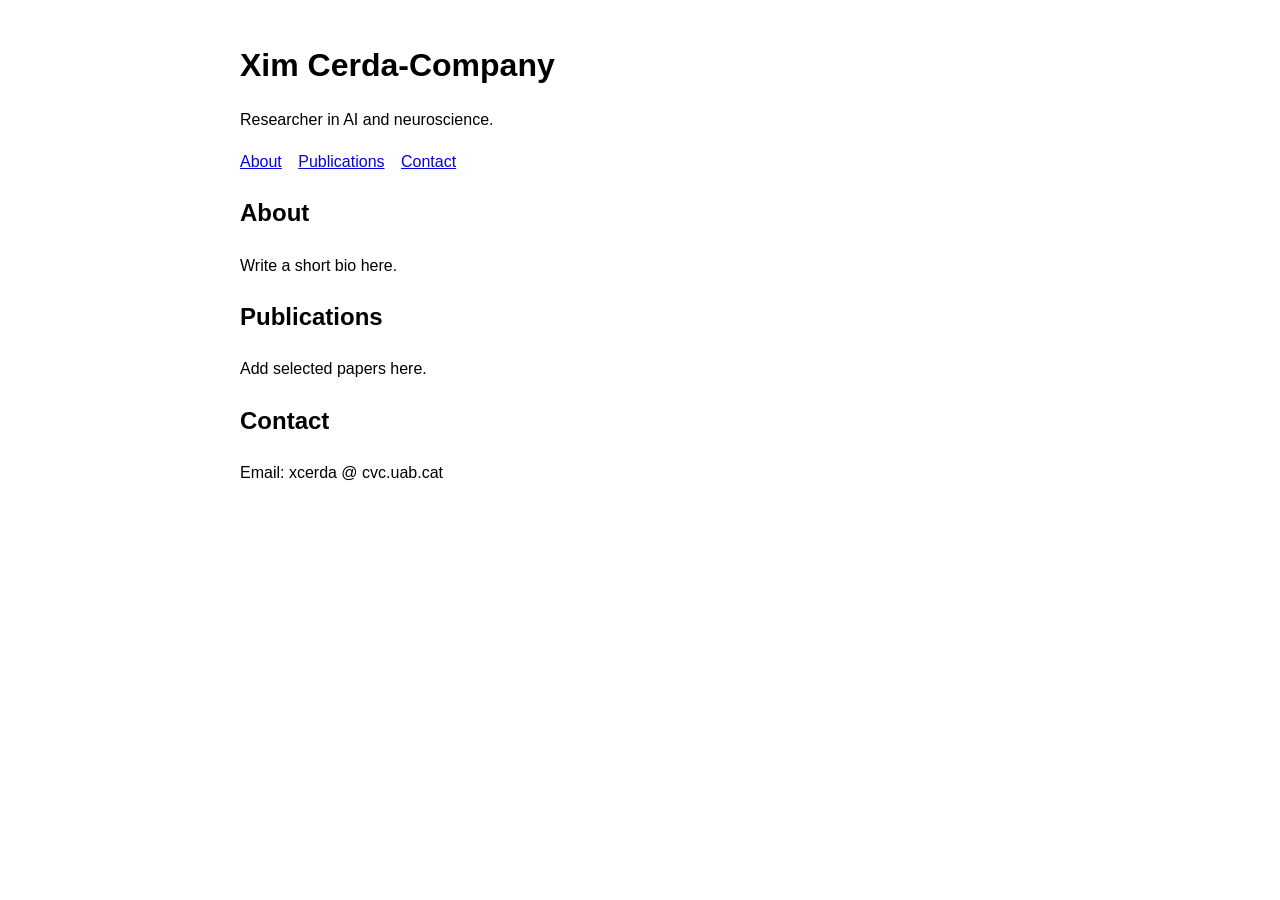
==== index.html @ d3faa272 "Create index.html" ====
<!doctype html>
<html lang="en">
<head>
  <meta charset="utf-8">
  <meta name="viewport" content="width=device-width, initial-scale=1">
  <title>Xim Cerda-Company</title>
  <style>
    body { font-family: Arial, sans-serif; max-width: 800px; margin: 40px auto; padding: 0 16px; line-height: 1.6; }
    h1 { margin-bottom: 0.2em; }
    nav a { margin-right: 12px; }
  </style>
</head>
<body>
  <h1>Xim Cerda-Company</h1>
  <p>Researcher in AI and neuroscience.</p>

  <nav>
    <a href="#about">About</a>
    <a href="#publications">Publications</a>
    <a href="#contact">Contact</a>
  </nav>

  <h2 id="about">About</h2>
  <p>Write a short bio here.</p>

  <h2 id="publications">Publications</h2>
  <p>Add selected papers here.</p>

  <h2 id="contact">Contact</h2>
  <p>Email: xcerda @ cvc.uab.cat</p>
</body>
</html>
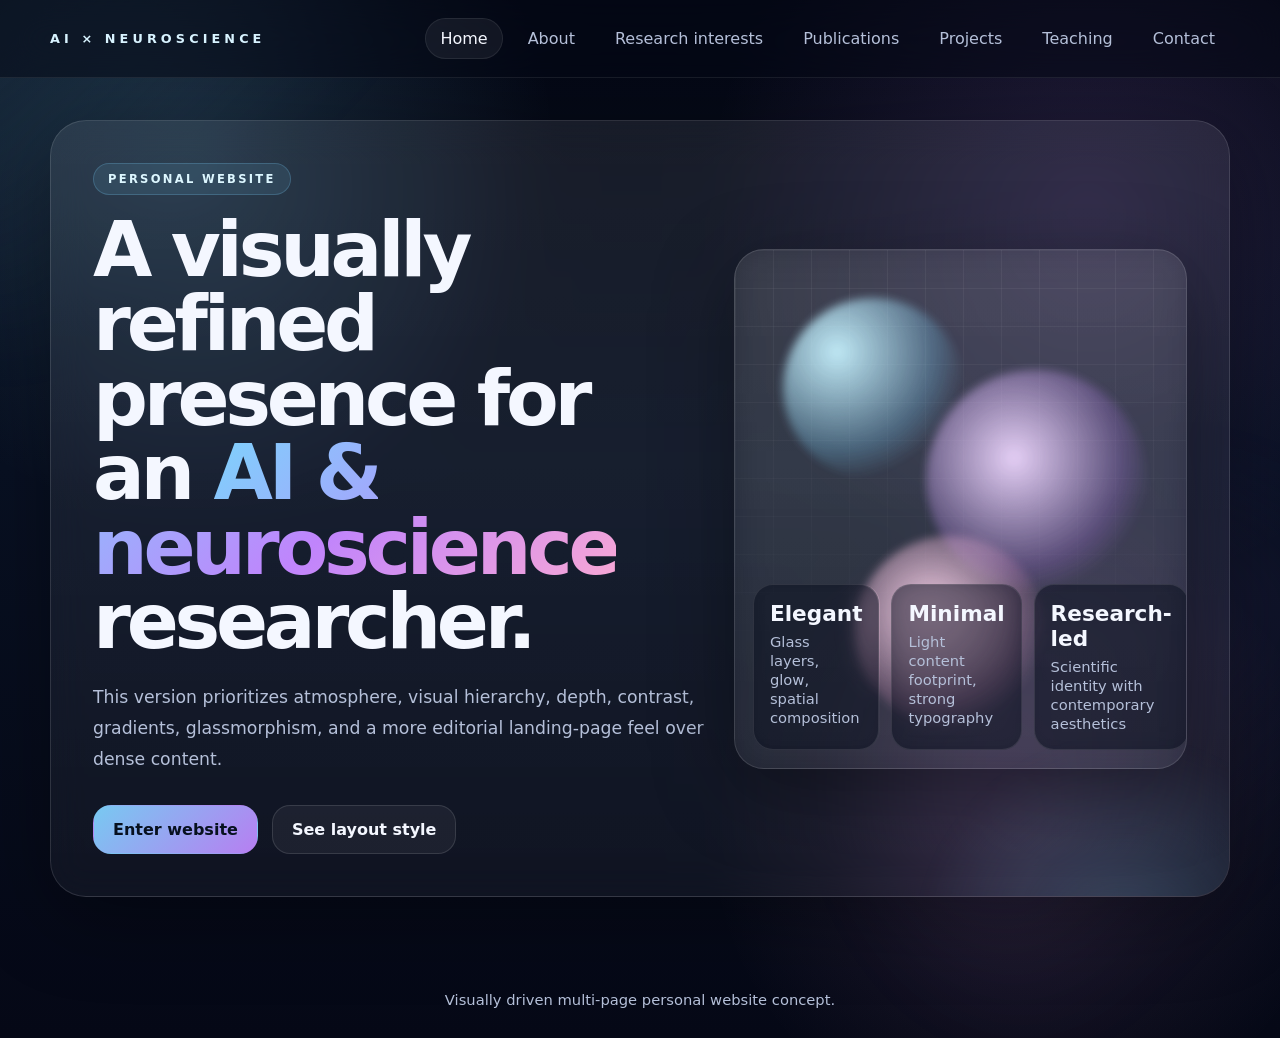
==== commit dc08a658: "Add files via upload" ====
--- a/index.html
+++ b/index.html
@@ -1,32 +1,56 @@
-<!doctype html>
+<!DOCTYPE html>
 <html lang="en">
 <head>
-  <meta charset="utf-8">
-  <meta name="viewport" content="width=device-width, initial-scale=1">
-  <title>Xim Cerda-Company</title>
-  <style>
-    body { font-family: Arial, sans-serif; max-width: 800px; margin: 40px auto; padding: 0 16px; line-height: 1.6; }
-    h1 { margin-bottom: 0.2em; }
-    nav a { margin-right: 12px; }
-  </style>
+  <meta charset="UTF-8">
+  <meta name="viewport" content="width=device-width, initial-scale=1.0">
+  <title>Home | AI & Neuroscience</title>
+  <link rel="stylesheet" href="styles.css">
 </head>
 <body>
-  <h1>Xim Cerda-Company</h1>
-  <p>Researcher in AI and neuroscience.</p>
+  <div class="page">
+    
+<header class="topbar">
+  <div class="topbar-inner">
+    <div class="brand">AI × Neuroscience</div>
+    <nav class="nav">
+      <a class="active" href="index.html">Home</a>
+      <a  href="about.html">About</a>
+      <a  href="research-interests.html">Research interests</a>
+      <a  href="publications.html">Publications</a>
+      <a  href="projects.html">Projects</a>
+      <a  href="teaching.html">Teaching</a>
+      <a  href="contact.html">Contact</a>
+    </nav>
+  </div>
+</header>
 
-  <nav>
-    <a href="#about">About</a>
-    <a href="#publications">Publications</a>
-    <a href="#contact">Contact</a>
-  </nav>
+    <main class="container">
+      
+<section class="hero">
+  <div>
+    <div class="eyebrow">Personal website</div>
+    <h1>A visually refined presence for an <span class="gradient-text">AI & neuroscience</span> researcher.</h1>
+    <p class="lead">This version prioritizes atmosphere, visual hierarchy, depth, contrast, gradients, glassmorphism, and a more editorial landing-page feel over dense content.</p>
+    <div class="actions">
+      <a class="button primary" href="about.html">Enter website</a>
+      <a class="button" href="publications.html">See layout style</a>
+    </div>
+  </div>
+  <div class="visual-panel">
+    <div class="grid-overlay"></div>
+    <div class="orb one"></div>
+    <div class="orb two"></div>
+    <div class="orb three"></div>
+    <div class="stat-stack">
+      <div class="stat"><strong>Elegant</strong><span>Glass layers, glow, spatial composition</span></div>
+      <div class="stat"><strong>Minimal</strong><span>Light content footprint, strong typography</span></div>
+      <div class="stat"><strong>Research-led</strong><span>Scientific identity with contemporary aesthetics</span></div>
+    </div>
+  </div>
+</section>
 
-  <h2 id="about">About</h2>
-  <p>Write a short bio here.</p>
-
-  <h2 id="publications">Publications</h2>
-  <p>Add selected papers here.</p>
-
-  <h2 id="contact">Contact</h2>
-  <p>Email: xcerda @ cvc.uab.cat</p>
+    </main>
+    <div class="footer">Visually driven multi-page personal website concept.</div>
+  </div>
 </body>
-</html>
+</html>
--- a/styles.css
+++ b/styles.css
@@ -0,0 +1,399 @@
+:root{
+  --bg:#050816;
+  --bg-2:#0a1228;
+  --surface:rgba(255,255,255,0.06);
+  --surface-strong:rgba(255,255,255,0.1);
+  --border:rgba(255,255,255,0.12);
+  --text:#f4f7ff;
+  --muted:#b5c0d9;
+  --cyan:#7dd3fc;
+  --violet:#c084fc;
+  --pink:#f9a8d4;
+  --glow:0 20px 80px rgba(0,0,0,.35);
+  --radius:28px;
+  --max:1180px;
+}
+
+*{box-sizing:border-box}
+html{scroll-behavior:smooth}
+body{
+  margin:0;
+  color:var(--text);
+  font-family:Inter, ui-sans-serif, system-ui, -apple-system, BlinkMacSystemFont, "Segoe UI", sans-serif;
+  background:
+    radial-gradient(circle at 15% 15%, rgba(125,211,252,.18), transparent 26%),
+    radial-gradient(circle at 85% 20%, rgba(192,132,252,.16), transparent 28%),
+    radial-gradient(circle at 80% 80%, rgba(249,168,212,.12), transparent 24%),
+    linear-gradient(180deg, #040713 0%, #081022 45%, #050816 100%);
+  min-height:100vh;
+  overflow-x:hidden;
+}
+
+body::before,
+body::after{
+  content:"";
+  position:fixed;
+  width:34rem;
+  height:34rem;
+  border-radius:50%;
+  filter:blur(60px);
+  opacity:.18;
+  pointer-events:none;
+  z-index:0;
+  animation:float 16s ease-in-out infinite;
+}
+body::before{
+  top:-10rem;
+  left:-8rem;
+  background:linear-gradient(135deg,var(--cyan),transparent 65%);
+}
+body::after{
+  right:-10rem;
+  bottom:-10rem;
+  background:linear-gradient(135deg,var(--violet),transparent 65%);
+  animation-delay:-7s;
+}
+
+@keyframes float{
+  0%,100%{transform:translateY(0) translateX(0)}
+  50%{transform:translateY(24px) translateX(12px)}
+}
+
+a{text-decoration:none;color:inherit}
+.page{
+  position:relative;
+  z-index:1;
+}
+.container{
+  width:min(var(--max), calc(100% - 32px));
+  margin:0 auto;
+}
+.topbar{
+  position:sticky;
+  top:0;
+  z-index:20;
+  backdrop-filter:blur(22px);
+  background:rgba(5,8,22,.52);
+  border-bottom:1px solid rgba(255,255,255,.08);
+}
+.topbar-inner{
+  width:min(var(--max), calc(100% - 32px));
+  margin:0 auto;
+  padding:18px 0;
+  display:flex;
+  gap:18px;
+  justify-content:space-between;
+  align-items:center;
+}
+.brand{
+  font-size:.8rem;
+  text-transform:uppercase;
+  letter-spacing:.32em;
+  color:#d8f3ff;
+  font-weight:800;
+}
+.nav{
+  display:flex;
+  flex-wrap:wrap;
+  gap:10px;
+}
+.nav a{
+  padding:10px 14px;
+  border-radius:999px;
+  color:var(--muted);
+  border:1px solid transparent;
+  transition:.25s ease;
+}
+.nav a:hover,
+.nav a.active{
+  color:var(--text);
+  border-color:rgba(255,255,255,.08);
+  background:rgba(255,255,255,.06);
+}
+
+.hero,
+.section-shell,
+.visual-panel,
+.card,
+.pub,
+.contact-card{
+  background:linear-gradient(180deg, rgba(255,255,255,.08), rgba(255,255,255,.045));
+  border:1px solid var(--border);
+  box-shadow:var(--glow);
+  backdrop-filter:blur(18px);
+}
+
+main{
+  padding:42px 0 70px;
+}
+
+.hero{
+  min-height:calc(100vh - 130px);
+  border-radius:36px;
+  padding:42px;
+  display:grid;
+  grid-template-columns:1.15fr .85fr;
+  gap:28px;
+  align-items:center;
+  overflow:hidden;
+  position:relative;
+}
+.hero::before{
+  content:"";
+  position:absolute;
+  inset:auto -10% -35% auto;
+  width:28rem;
+  height:28rem;
+  border-radius:50%;
+  background:radial-gradient(circle, rgba(125,211,252,.2), transparent 65%);
+  filter:blur(10px);
+}
+.eyebrow{
+  display:inline-flex;
+  padding:8px 14px;
+  border-radius:999px;
+  border:1px solid rgba(125,211,252,.22);
+  background:rgba(125,211,252,.1);
+  color:#ddf7ff;
+  font-size:.72rem;
+  letter-spacing:.2em;
+  text-transform:uppercase;
+  font-weight:800;
+  margin-bottom:18px;
+}
+h1,h2,h3,h4,p{margin:0}
+h1{
+  font-size:clamp(3rem, 6vw, 6rem);
+  line-height:.97;
+  letter-spacing:-.055em;
+  max-width:10ch;
+}
+h2{
+  font-size:clamp(2rem, 3.8vw, 3.5rem);
+  line-height:1;
+  letter-spacing:-.04em;
+  margin-bottom:14px;
+}
+h3{
+  font-size:1.1rem;
+  margin-bottom:8px;
+}
+p{
+  line-height:1.8;
+  color:var(--muted);
+}
+.lead{
+  margin-top:22px;
+  font-size:1.08rem;
+  max-width:60ch;
+}
+.gradient-text{
+  background:linear-gradient(135deg, var(--cyan), var(--violet) 55%, var(--pink));
+  -webkit-background-clip:text;
+  background-clip:text;
+  color:transparent;
+}
+.actions{
+  display:flex;
+  flex-wrap:wrap;
+  gap:14px;
+  margin-top:30px;
+}
+.button{
+  padding:14px 19px;
+  border-radius:18px;
+  border:1px solid rgba(255,255,255,.12);
+  background:rgba(255,255,255,.05);
+  font-weight:700;
+  transition:.25s ease;
+}
+.button:hover{
+  transform:translateY(-2px);
+  background:rgba(255,255,255,.09);
+}
+.button.primary{
+  background:linear-gradient(135deg, rgba(125,211,252,.95), rgba(192,132,252,.95));
+  color:#07111f;
+  border-color:transparent;
+}
+
+.visual-panel{
+  border-radius:30px;
+  min-height:520px;
+  padding:20px;
+  position:relative;
+  overflow:hidden;
+}
+.orb{
+  position:absolute;
+  border-radius:50%;
+  filter:blur(4px);
+  opacity:.95;
+  animation:pulse 8s ease-in-out infinite;
+}
+.orb.one{
+  width:180px;height:180px;top:48px;left:48px;
+  background:radial-gradient(circle at 30% 30%, #c8f3ff, rgba(125,211,252,.28) 55%, transparent 72%);
+}
+.orb.two{
+  width:220px;height:220px;right:40px;top:120px;
+  background:radial-gradient(circle at 40% 40%, #efd8ff, rgba(192,132,252,.24) 58%, transparent 74%);
+  animation-delay:-2s;
+}
+.orb.three{
+  width:190px;height:190px;left:120px;bottom:42px;
+  background:radial-gradient(circle at 40% 40%, #ffd8ef, rgba(249,168,212,.22) 58%, transparent 74%);
+  animation-delay:-4s;
+}
+@keyframes pulse{
+  0%,100%{transform:scale(1) translateY(0)}
+  50%{transform:scale(1.08) translateY(8px)}
+}
+.grid-overlay{
+  position:absolute;
+  inset:0;
+  background-image:
+    linear-gradient(rgba(255,255,255,.07) 1px, transparent 1px),
+    linear-gradient(90deg, rgba(255,255,255,.07) 1px, transparent 1px);
+  background-size:38px 38px;
+  mask-image:linear-gradient(180deg, rgba(255,255,255,.75), transparent 90%);
+}
+.stat-stack{
+  position:absolute;
+  inset:auto 18px 18px 18px;
+  display:grid;
+  grid-template-columns:repeat(3,1fr);
+  gap:12px;
+}
+.stat{
+  padding:16px;
+  border-radius:20px;
+  background:rgba(7,12,28,.55);
+  border:1px solid rgba(255,255,255,.1);
+  backdrop-filter:blur(10px);
+}
+.stat strong{
+  display:block;
+  font-size:1.35rem;
+  margin-bottom:6px;
+}
+.stat span{
+  color:var(--muted);
+  font-size:.92rem;
+}
+
+.section-shell{
+  border-radius:34px;
+  padding:34px;
+  margin-top:26px;
+  position:relative;
+  overflow:hidden;
+}
+.section-shell::after{
+  content:"";
+  position:absolute;
+  top:-80px;
+  right:-80px;
+  width:220px;
+  height:220px;
+  border-radius:50%;
+  background:radial-gradient(circle, rgba(125,211,252,.14), transparent 70%);
+}
+.card-grid{
+  display:grid;
+  grid-template-columns:repeat(auto-fit, minmax(240px, 1fr));
+  gap:18px;
+  margin-top:26px;
+}
+.card{
+  border-radius:24px;
+  padding:22px;
+  min-height:190px;
+  position:relative;
+  overflow:hidden;
+}
+.card::before{
+  content:"";
+  position:absolute;
+  inset:0 0 auto 0;
+  height:2px;
+  background:linear-gradient(90deg, var(--cyan), var(--violet), transparent);
+}
+.card p{
+  margin-top:10px;
+}
+.pub-list,
+.contact-grid{
+  display:grid;
+  gap:18px;
+  margin-top:26px;
+}
+.pub{
+  border-radius:24px;
+  padding:24px;
+}
+.year{
+  display:inline-block;
+  padding:6px 10px;
+  border-radius:999px;
+  font-size:.82rem;
+  font-weight:800;
+  letter-spacing:.1em;
+  color:#d7f5ff;
+  background:rgba(125,211,252,.12);
+  border:1px solid rgba(125,211,252,.18);
+  margin-bottom:14px;
+}
+.meta{
+  display:grid;
+  grid-template-columns:1fr 1fr;
+  gap:18px;
+  margin-top:26px;
+}
+.panel-soft{
+  padding:22px;
+  border-radius:24px;
+  background:rgba(255,255,255,.04);
+  border:1px solid rgba(255,255,255,.08);
+}
+.list{
+  margin:16px 0 0;
+  padding-left:18px;
+  color:var(--muted);
+  line-height:1.95;
+}
+.contact-grid{
+  grid-template-columns:repeat(auto-fit,minmax(220px,1fr));
+}
+.contact-card{
+  border-radius:24px;
+  padding:22px;
+}
+.footer{
+  width:min(var(--max), calc(100% - 32px));
+  margin:24px auto 0;
+  color:var(--muted);
+  text-align:center;
+  padding-bottom:30px;
+  font-size:.92rem;
+}
+
+@media (max-width: 900px){
+  .hero{
+    grid-template-columns:1fr;
+    min-height:auto;
+    padding:28px;
+  }
+  .visual-panel{
+    min-height:420px;
+  }
+  .stat-stack{
+    grid-template-columns:1fr;
+  }
+  .meta{
+    grid-template-columns:1fr;
+  }
+  .section-shell{
+    padding:26px;
+  }
+}
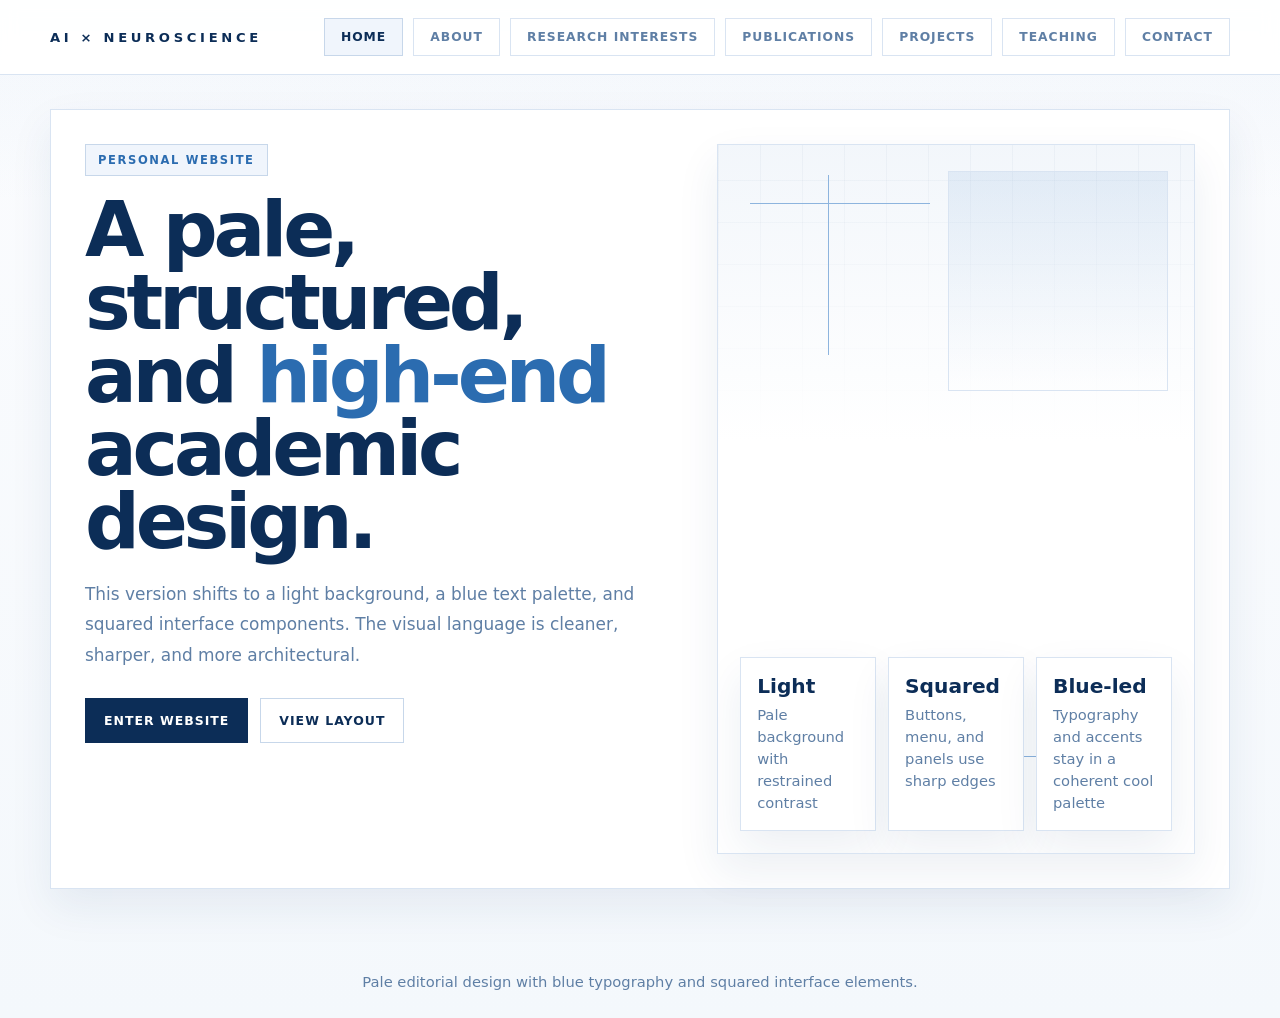
==== commit 1654faec: "Add files via upload" ====
--- a/index.html
+++ b/index.html
@@ -29,28 +29,29 @@
 <section class="hero">
   <div>
     <div class="eyebrow">Personal website</div>
-    <h1>A visually refined presence for an <span class="gradient-text">AI & neuroscience</span> researcher.</h1>
-    <p class="lead">This version prioritizes atmosphere, visual hierarchy, depth, contrast, gradients, glassmorphism, and a more editorial landing-page feel over dense content.</p>
+    <h1>A pale, structured, and <span class="gradient-text">high-end</span> academic design.</h1>
+    <p class="lead">This version shifts to a light background, a blue text palette, and squared interface components. The visual language is cleaner, sharper, and more architectural.</p>
     <div class="actions">
       <a class="button primary" href="about.html">Enter website</a>
-      <a class="button" href="publications.html">See layout style</a>
+      <a class="button" href="publications.html">View layout</a>
     </div>
   </div>
   <div class="visual-panel">
-    <div class="grid-overlay"></div>
-    <div class="orb one"></div>
-    <div class="orb two"></div>
-    <div class="orb three"></div>
+    <div class="motif-box"></div>
+    <div class="motif-line one"></div>
+    <div class="motif-line two"></div>
+    <div class="motif-line three"></div>
+    <div class="motif-line four"></div>
     <div class="stat-stack">
-      <div class="stat"><strong>Elegant</strong><span>Glass layers, glow, spatial composition</span></div>
-      <div class="stat"><strong>Minimal</strong><span>Light content footprint, strong typography</span></div>
-      <div class="stat"><strong>Research-led</strong><span>Scientific identity with contemporary aesthetics</span></div>
+      <div class="stat"><strong>Light</strong><span>Pale background with restrained contrast</span></div>
+      <div class="stat"><strong>Squared</strong><span>Buttons, menu, and panels use sharp edges</span></div>
+      <div class="stat"><strong>Blue-led</strong><span>Typography and accents stay in a coherent cool palette</span></div>
     </div>
   </div>
 </section>
 
     </main>
-    <div class="footer">Visually driven multi-page personal website concept.</div>
+    <div class="footer">Pale editorial design with blue typography and squared interface elements.</div>
   </div>
 </body>
 </html>
--- a/styles.css
+++ b/styles.css
@@ -1,16 +1,17 @@
 :root{
-  --bg:#050816;
-  --bg-2:#0a1228;
-  --surface:rgba(255,255,255,0.06);
-  --surface-strong:rgba(255,255,255,0.1);
-  --border:rgba(255,255,255,0.12);
-  --text:#f4f7ff;
-  --muted:#b5c0d9;
-  --cyan:#7dd3fc;
-  --violet:#c084fc;
-  --pink:#f9a8d4;
-  --glow:0 20px 80px rgba(0,0,0,.35);
-  --radius:28px;
+  --bg:#f7f9fd;
+  --bg-2:#ffffff;
+  --surface:#ffffff;
+  --surface-soft:#f0f5fc;
+  --border:#d9e4f2;
+  --border-strong:#c7d7ea;
+  --text:#133b6b;
+  --text-strong:#0c2d57;
+  --muted:#5f7fa5;
+  --blue:#2b6cb0;
+  --blue-2:#4c84c6;
+  --blue-3:#8db4de;
+  --shadow:0 18px 40px rgba(28, 70, 120, 0.08);
   --max:1180px;
 }
 
@@ -18,79 +19,42 @@
 html{scroll-behavior:smooth}
 body{
   margin:0;
+  background:
+    linear-gradient(180deg, rgba(141,180,222,0.08), transparent 20%),
+    linear-gradient(180deg, #fbfcfe 0%, #f4f8fc 100%);
   color:var(--text);
   font-family:Inter, ui-sans-serif, system-ui, -apple-system, BlinkMacSystemFont, "Segoe UI", sans-serif;
-  background:
-    radial-gradient(circle at 15% 15%, rgba(125,211,252,.18), transparent 26%),
-    radial-gradient(circle at 85% 20%, rgba(192,132,252,.16), transparent 28%),
-    radial-gradient(circle at 80% 80%, rgba(249,168,212,.12), transparent 24%),
-    linear-gradient(180deg, #040713 0%, #081022 45%, #050816 100%);
   min-height:100vh;
-  overflow-x:hidden;
-}
-
-body::before,
-body::after{
-  content:"";
-  position:fixed;
-  width:34rem;
-  height:34rem;
-  border-radius:50%;
-  filter:blur(60px);
-  opacity:.18;
-  pointer-events:none;
-  z-index:0;
-  animation:float 16s ease-in-out infinite;
-}
-body::before{
-  top:-10rem;
-  left:-8rem;
-  background:linear-gradient(135deg,var(--cyan),transparent 65%);
-}
-body::after{
-  right:-10rem;
-  bottom:-10rem;
-  background:linear-gradient(135deg,var(--violet),transparent 65%);
-  animation-delay:-7s;
-}
-
-@keyframes float{
-  0%,100%{transform:translateY(0) translateX(0)}
-  50%{transform:translateY(24px) translateX(12px)}
-}
-
+}
 a{text-decoration:none;color:inherit}
-.page{
-  position:relative;
-  z-index:1;
-}
-.container{
-  width:min(var(--max), calc(100% - 32px));
-  margin:0 auto;
-}
+.page{min-height:100vh}
+
 .topbar{
   position:sticky;
   top:0;
   z-index:20;
-  backdrop-filter:blur(22px);
-  background:rgba(5,8,22,.52);
-  border-bottom:1px solid rgba(255,255,255,.08);
+  background:rgba(255,255,255,0.92);
+  border-bottom:1px solid var(--border);
+  backdrop-filter:blur(8px);
+}
+.topbar-inner,
+.container{
+  width:min(var(--max), calc(100% - 40px));
+  margin:0 auto;
 }
 .topbar-inner{
-  width:min(var(--max), calc(100% - 32px));
-  margin:0 auto;
   padding:18px 0;
   display:flex;
-  gap:18px;
   justify-content:space-between;
   align-items:center;
+  gap:18px;
 }
 .brand{
-  font-size:.8rem;
-  text-transform:uppercase;
-  letter-spacing:.32em;
-  color:#d8f3ff;
+  font-size:.82rem;
   font-weight:800;
+  letter-spacing:.28em;
+  text-transform:uppercase;
+  color:var(--text-strong);
 }
 .nav{
   display:flex;
@@ -98,263 +62,225 @@
   gap:10px;
 }
 .nav a{
-  padding:10px 14px;
-  border-radius:999px;
-  color:var(--muted);
-  border:1px solid transparent;
-  transition:.25s ease;
+  padding:11px 16px;
+  border:1px solid var(--border);
+  background:var(--bg-2);
+  color:var(--muted);
+  text-transform:uppercase;
+  letter-spacing:.08em;
+  font-size:.77rem;
+  font-weight:700;
+  transition:.2s ease;
 }
 .nav a:hover,
 .nav a.active{
-  color:var(--text);
-  border-color:rgba(255,255,255,.08);
-  background:rgba(255,255,255,.06);
-}
-
+  color:var(--text-strong);
+  border-color:var(--border-strong);
+  background:var(--surface-soft);
+}
+
+main{padding:34px 0 64px}
 .hero,
 .section-shell,
 .visual-panel,
 .card,
 .pub,
-.contact-card{
-  background:linear-gradient(180deg, rgba(255,255,255,.08), rgba(255,255,255,.045));
+.contact-card,
+.panel-soft,
+.stat{
+  background:var(--surface);
   border:1px solid var(--border);
-  box-shadow:var(--glow);
-  backdrop-filter:blur(18px);
-}
-
-main{
-  padding:42px 0 70px;
+  box-shadow:var(--shadow);
 }
 
 .hero{
-  min-height:calc(100vh - 130px);
-  border-radius:36px;
-  padding:42px;
+  min-height:calc(100vh - 120px);
   display:grid;
-  grid-template-columns:1.15fr .85fr;
-  gap:28px;
-  align-items:center;
+  grid-template-columns:1.12fr .88fr;
+  gap:24px;
+  padding:34px;
+}
+.visual-panel{
+  min-height:520px;
+  padding:22px;
+  position:relative;
   overflow:hidden;
-  position:relative;
-}
-.hero::before{
-  content:"";
-  position:absolute;
-  inset:auto -10% -35% auto;
-  width:28rem;
-  height:28rem;
-  border-radius:50%;
-  background:radial-gradient(circle, rgba(125,211,252,.2), transparent 65%);
-  filter:blur(10px);
+  background:
+    linear-gradient(180deg, rgba(76,132,198,0.07), rgba(255,255,255,1) 42%),
+    repeating-linear-gradient(
+      0deg,
+      rgba(19,59,107,0.04),
+      rgba(19,59,107,0.04) 1px,
+      transparent 1px,
+      transparent 42px
+    ),
+    repeating-linear-gradient(
+      90deg,
+      rgba(19,59,107,0.04),
+      rgba(19,59,107,0.04) 1px,
+      transparent 1px,
+      transparent 42px
+    ),
+    #ffffff;
 }
 .eyebrow{
-  display:inline-flex;
-  padding:8px 14px;
-  border-radius:999px;
-  border:1px solid rgba(125,211,252,.22);
-  background:rgba(125,211,252,.1);
-  color:#ddf7ff;
+  display:inline-block;
+  padding:8px 12px;
+  border:1px solid var(--border-strong);
+  background:var(--surface-soft);
+  color:var(--blue);
+  text-transform:uppercase;
+  letter-spacing:.14em;
   font-size:.72rem;
-  letter-spacing:.2em;
-  text-transform:uppercase;
   font-weight:800;
   margin-bottom:18px;
 }
-h1,h2,h3,h4,p{margin:0}
+h1,h2,h3,p{margin:0}
 h1{
-  font-size:clamp(3rem, 6vw, 6rem);
-  line-height:.97;
+  font-size:clamp(3rem, 6vw, 5.7rem);
+  line-height:.95;
   letter-spacing:-.055em;
+  color:var(--text-strong);
   max-width:10ch;
 }
 h2{
-  font-size:clamp(2rem, 3.8vw, 3.5rem);
+  font-size:clamp(2rem, 4vw, 3.4rem);
   line-height:1;
   letter-spacing:-.04em;
-  margin-bottom:14px;
+  color:var(--text-strong);
+  margin-bottom:12px;
 }
 h3{
-  font-size:1.1rem;
+  font-size:1.05rem;
+  color:var(--text-strong);
   margin-bottom:8px;
 }
 p{
+  color:var(--muted);
   line-height:1.8;
-  color:var(--muted);
 }
 .lead{
-  margin-top:22px;
-  font-size:1.08rem;
-  max-width:60ch;
+  font-size:1.06rem;
+  max-width:62ch;
+  margin-top:20px;
 }
 .gradient-text{
-  background:linear-gradient(135deg, var(--cyan), var(--violet) 55%, var(--pink));
-  -webkit-background-clip:text;
-  background-clip:text;
-  color:transparent;
+  color:var(--blue);
 }
 .actions{
   display:flex;
   flex-wrap:wrap;
-  gap:14px;
-  margin-top:30px;
+  gap:12px;
+  margin-top:28px;
 }
 .button{
-  padding:14px 19px;
-  border-radius:18px;
-  border:1px solid rgba(255,255,255,.12);
-  background:rgba(255,255,255,.05);
+  display:inline-flex;
+  align-items:center;
+  justify-content:center;
+  padding:14px 18px;
+  border:1px solid var(--border-strong);
+  background:#fff;
+  color:var(--text-strong);
   font-weight:700;
-  transition:.25s ease;
+  text-transform:uppercase;
+  letter-spacing:.08em;
+  font-size:.78rem;
+  transition:.2s ease;
 }
 .button:hover{
-  transform:translateY(-2px);
-  background:rgba(255,255,255,.09);
+  background:var(--surface-soft);
 }
 .button.primary{
-  background:linear-gradient(135deg, rgba(125,211,252,.95), rgba(192,132,252,.95));
-  color:#07111f;
-  border-color:transparent;
-}
-
-.visual-panel{
-  border-radius:30px;
-  min-height:520px;
-  padding:20px;
-  position:relative;
-  overflow:hidden;
-}
-.orb{
+  background:var(--text-strong);
+  border-color:var(--text-strong);
+  color:#fff;
+}
+.button.primary:hover{
+  background:var(--blue);
+  border-color:var(--blue);
+}
+
+.motif-box{
   position:absolute;
-  border-radius:50%;
-  filter:blur(4px);
-  opacity:.95;
-  animation:pulse 8s ease-in-out infinite;
-}
-.orb.one{
-  width:180px;height:180px;top:48px;left:48px;
-  background:radial-gradient(circle at 30% 30%, #c8f3ff, rgba(125,211,252,.28) 55%, transparent 72%);
-}
-.orb.two{
-  width:220px;height:220px;right:40px;top:120px;
-  background:radial-gradient(circle at 40% 40%, #efd8ff, rgba(192,132,252,.24) 58%, transparent 74%);
-  animation-delay:-2s;
-}
-.orb.three{
-  width:190px;height:190px;left:120px;bottom:42px;
-  background:radial-gradient(circle at 40% 40%, #ffd8ef, rgba(249,168,212,.22) 58%, transparent 74%);
-  animation-delay:-4s;
-}
-@keyframes pulse{
-  0%,100%{transform:scale(1) translateY(0)}
-  50%{transform:scale(1.08) translateY(8px)}
-}
-.grid-overlay{
+  inset:26px 26px auto auto;
+  width:220px;
+  height:220px;
+  border:1px solid var(--border);
+  background:linear-gradient(180deg, rgba(141,180,222,0.18), rgba(255,255,255,0.2));
+}
+.motif-line{
   position:absolute;
-  inset:0;
-  background-image:
-    linear-gradient(rgba(255,255,255,.07) 1px, transparent 1px),
-    linear-gradient(90deg, rgba(255,255,255,.07) 1px, transparent 1px);
-  background-size:38px 38px;
-  mask-image:linear-gradient(180deg, rgba(255,255,255,.75), transparent 90%);
-}
+  background:var(--blue-3);
+}
+.motif-line.one{left:32px; top:58px; width:180px; height:1px}
+.motif-line.two{left:110px; top:30px; width:1px; height:180px}
+.motif-line.three{right:48px; bottom:96px; width:160px; height:1px}
+.motif-line.four{right:126px; bottom:34px; width:1px; height:160px}
+
 .stat-stack{
   position:absolute;
-  inset:auto 18px 18px 18px;
+  left:22px;
+  right:22px;
+  bottom:22px;
   display:grid;
-  grid-template-columns:repeat(3,1fr);
+  grid-template-columns:repeat(3, 1fr);
   gap:12px;
 }
 .stat{
   padding:16px;
-  border-radius:20px;
-  background:rgba(7,12,28,.55);
-  border:1px solid rgba(255,255,255,.1);
-  backdrop-filter:blur(10px);
 }
 .stat strong{
   display:block;
-  font-size:1.35rem;
+  font-size:1.26rem;
+  color:var(--text-strong);
   margin-bottom:6px;
 }
 .stat span{
   color:var(--muted);
   font-size:.92rem;
+  line-height:1.5;
 }
 
 .section-shell{
-  border-radius:34px;
-  padding:34px;
-  margin-top:26px;
-  position:relative;
-  overflow:hidden;
-}
-.section-shell::after{
-  content:"";
-  position:absolute;
-  top:-80px;
-  right:-80px;
-  width:220px;
-  height:220px;
-  border-radius:50%;
-  background:radial-gradient(circle, rgba(125,211,252,.14), transparent 70%);
+  padding:30px;
+  margin-top:24px;
+}
+.card-grid,
+.pub-list,
+.contact-grid,
+.meta{
+  display:grid;
+  gap:16px;
+  margin-top:24px;
 }
 .card-grid{
-  display:grid;
-  grid-template-columns:repeat(auto-fit, minmax(240px, 1fr));
-  gap:18px;
-  margin-top:26px;
+  grid-template-columns:repeat(auto-fit, minmax(240px,1fr));
+}
+.meta{
+  grid-template-columns:1fr 1fr;
+}
+.card,
+.pub,
+.contact-card,
+.panel-soft{
+  padding:22px;
 }
 .card{
-  border-radius:24px;
-  padding:22px;
-  min-height:190px;
-  position:relative;
-  overflow:hidden;
-}
-.card::before{
-  content:"";
-  position:absolute;
-  inset:0 0 auto 0;
-  height:2px;
-  background:linear-gradient(90deg, var(--cyan), var(--violet), transparent);
-}
-.card p{
-  margin-top:10px;
-}
-.pub-list,
-.contact-grid{
-  display:grid;
-  gap:18px;
-  margin-top:26px;
-}
-.pub{
-  border-radius:24px;
-  padding:24px;
+  min-height:180px;
+  background:
+    linear-gradient(180deg, rgba(141,180,222,0.08), rgba(255,255,255,1) 60%);
 }
 .year{
   display:inline-block;
   padding:6px 10px;
-  border-radius:999px;
-  font-size:.82rem;
+  border:1px solid var(--border-strong);
+  background:var(--surface-soft);
+  color:var(--blue);
+  text-transform:uppercase;
+  letter-spacing:.08em;
+  font-size:.78rem;
   font-weight:800;
-  letter-spacing:.1em;
-  color:#d7f5ff;
-  background:rgba(125,211,252,.12);
-  border:1px solid rgba(125,211,252,.18);
   margin-bottom:14px;
-}
-.meta{
-  display:grid;
-  grid-template-columns:1fr 1fr;
-  gap:18px;
-  margin-top:26px;
-}
-.panel-soft{
-  padding:22px;
-  border-radius:24px;
-  background:rgba(255,255,255,.04);
-  border:1px solid rgba(255,255,255,.08);
 }
 .list{
   margin:16px 0 0;
@@ -363,18 +289,14 @@
   line-height:1.95;
 }
 .contact-grid{
-  grid-template-columns:repeat(auto-fit,minmax(220px,1fr));
-}
-.contact-card{
-  border-radius:24px;
-  padding:22px;
+  grid-template-columns:repeat(auto-fit, minmax(220px,1fr));
 }
 .footer{
-  width:min(var(--max), calc(100% - 32px));
-  margin:24px auto 0;
+  width:min(var(--max), calc(100% - 40px));
+  margin:20px auto 0;
+  padding-bottom:28px;
   color:var(--muted);
   text-align:center;
-  padding-bottom:30px;
   font-size:.92rem;
 }
 
@@ -382,7 +304,6 @@
   .hero{
     grid-template-columns:1fr;
     min-height:auto;
-    padding:28px;
   }
   .visual-panel{
     min-height:420px;
@@ -393,7 +314,8 @@
   .meta{
     grid-template-columns:1fr;
   }
-  .section-shell{
-    padding:26px;
+  .topbar-inner{
+    flex-direction:column;
+    align-items:flex-start;
   }
 }
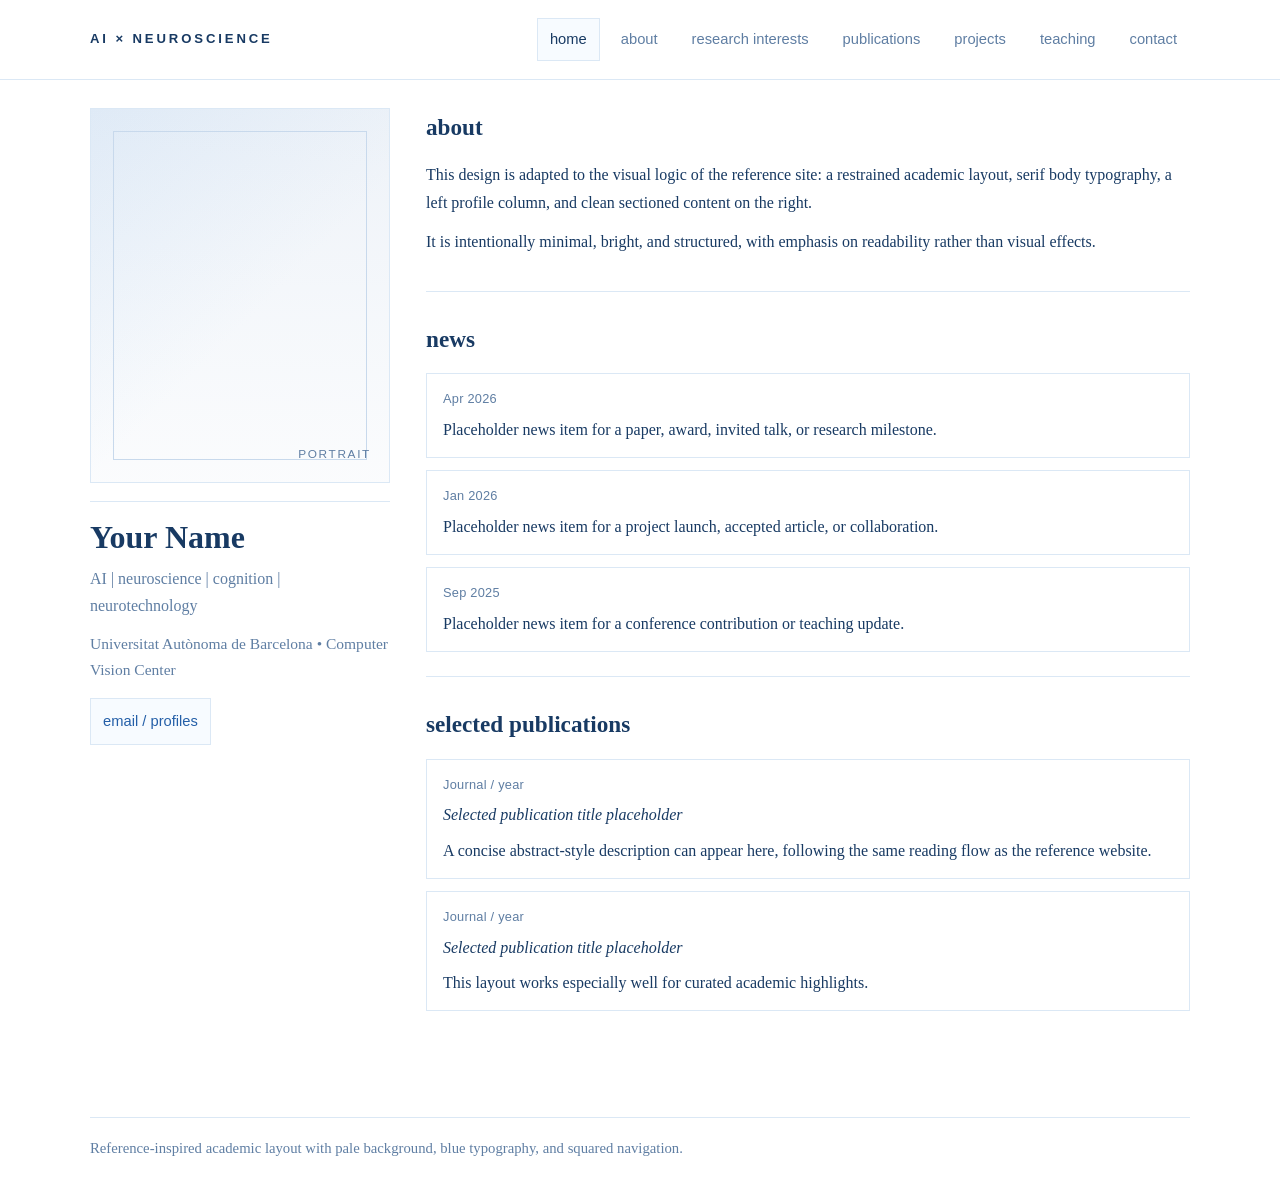
==== commit 6e785e29: "Add files via upload" ====
--- a/index.html
+++ b/index.html
@@ -13,45 +13,67 @@
   <div class="topbar-inner">
     <div class="brand">AI × Neuroscience</div>
     <nav class="nav">
-      <a class="active" href="index.html">Home</a>
-      <a  href="about.html">About</a>
-      <a  href="research-interests.html">Research interests</a>
-      <a  href="publications.html">Publications</a>
-      <a  href="projects.html">Projects</a>
-      <a  href="teaching.html">Teaching</a>
-      <a  href="contact.html">Contact</a>
+      <a class="active" href="index.html">home</a>
+      <a  href="about.html">about</a>
+      <a  href="research-interests.html">research interests</a>
+      <a  href="publications.html">publications</a>
+      <a  href="projects.html">projects</a>
+      <a  href="teaching.html">teaching</a>
+      <a  href="contact.html">contact</a>
     </nav>
   </div>
 </header>
 
     <main class="container">
-      
-<section class="hero">
-  <div>
-    <div class="eyebrow">Personal website</div>
-    <h1>A pale, structured, and <span class="gradient-text">high-end</span> academic design.</h1>
-    <p class="lead">This version shifts to a light background, a blue text palette, and squared interface components. The visual language is cleaner, sharper, and more architectural.</p>
-    <div class="actions">
-      <a class="button primary" href="about.html">Enter website</a>
-      <a class="button" href="publications.html">View layout</a>
-    </div>
-  </div>
-  <div class="visual-panel">
-    <div class="motif-box"></div>
-    <div class="motif-line one"></div>
-    <div class="motif-line two"></div>
-    <div class="motif-line three"></div>
-    <div class="motif-line four"></div>
-    <div class="stat-stack">
-      <div class="stat"><strong>Light</strong><span>Pale background with restrained contrast</span></div>
-      <div class="stat"><strong>Squared</strong><span>Buttons, menu, and panels use sharp edges</span></div>
-      <div class="stat"><strong>Blue-led</strong><span>Typography and accents stay in a coherent cool palette</span></div>
-    </div>
-  </div>
-</section>
+      <div class="layout">
+        
+    <aside class="sidebar">
+      <div class="portrait"></div>
+      <div class="sidebar-copy">
+        <h1>Your Name</h1>
+        <div class="tagline">AI | neuroscience | cognition | neurotechnology</div>
+        <div class="affiliations">Universitat Autònoma de Barcelona • Computer Vision Center</div>
+        <a class="contact-link" href="contact.html">email / profiles</a>
+      </div>
+    </aside>
+    
+        <div class="content">
+          
+      <section class="section">
+        <h2>about</h2>
+        <p>This design is adapted to the visual logic of the reference site: a restrained academic layout, serif body typography, a left profile column, and clean sectioned content on the right.</p>
+        <p class="muted">It is intentionally minimal, bright, and structured, with emphasis on readability rather than visual effects.</p>
+      </section>
 
+      <section class="section">
+        <h2>news</h2>
+        <div class="news-list">
+          <div class="news-item"><span class="news-date">Apr 2026</span>Placeholder news item for a paper, award, invited talk, or research milestone.</div>
+          <div class="news-item"><span class="news-date">Jan 2026</span>Placeholder news item for a project launch, accepted article, or collaboration.</div>
+          <div class="news-item"><span class="news-date">Sep 2025</span>Placeholder news item for a conference contribution or teaching update.</div>
+        </div>
+      </section>
+
+      <section class="section">
+        <h2>selected publications</h2>
+        <div class="pub-list">
+          <div class="pub-item">
+            <span class="meta">Journal / year</span>
+            <div class="pub-title">Selected publication title placeholder</div>
+            <p class="muted">A concise abstract-style description can appear here, following the same reading flow as the reference website.</p>
+          </div>
+          <div class="pub-item">
+            <span class="meta">Journal / year</span>
+            <div class="pub-title">Selected publication title placeholder</div>
+            <p class="muted">This layout works especially well for curated academic highlights.</p>
+          </div>
+        </div>
+      </section>
+    
+        </div>
+      </div>
     </main>
-    <div class="footer">Pale editorial design with blue typography and squared interface elements.</div>
+    <div class="footer">Reference-inspired academic layout with pale background, blue typography, and squared navigation.</div>
   </div>
 </body>
 </html>
--- a/styles.css
+++ b/styles.css
@@ -1,321 +1,227 @@
 :root{
-  --bg:#f7f9fd;
-  --bg-2:#ffffff;
-  --surface:#ffffff;
-  --surface-soft:#f0f5fc;
-  --border:#d9e4f2;
-  --border-strong:#c7d7ea;
-  --text:#133b6b;
-  --text-strong:#0c2d57;
-  --muted:#5f7fa5;
-  --blue:#2b6cb0;
-  --blue-2:#4c84c6;
-  --blue-3:#8db4de;
-  --shadow:0 18px 40px rgba(28, 70, 120, 0.08);
-  --max:1180px;
+  --bg:#ffffff;
+  --bg-soft:#f7fbff;
+  --line:#dbe8f5;
+  --line-strong:#c8d9ec;
+  --text:#183a63;
+  --muted:#5f7ea3;
+  --link:#245fa8;
+  --link-soft:#edf4fb;
+  --max:1100px;
 }
 
 *{box-sizing:border-box}
 html{scroll-behavior:smooth}
 body{
   margin:0;
-  background:
-    linear-gradient(180deg, rgba(141,180,222,0.08), transparent 20%),
-    linear-gradient(180deg, #fbfcfe 0%, #f4f8fc 100%);
-  color:var(--text);
-  font-family:Inter, ui-sans-serif, system-ui, -apple-system, BlinkMacSystemFont, "Segoe UI", sans-serif;
+  font-family: Georgia, "Times New Roman", serif;
+  background:var(--bg);
+  color:var(--text);
+  line-height:1.7;
+}
+a{color:var(--link); text-decoration:none}
+a:hover{text-decoration:underline}
+
+.page{
   min-height:100vh;
 }
-a{text-decoration:none;color:inherit}
-.page{min-height:100vh}
 
 .topbar{
-  position:sticky;
-  top:0;
-  z-index:20;
-  background:rgba(255,255,255,0.92);
-  border-bottom:1px solid var(--border);
-  backdrop-filter:blur(8px);
+  border-bottom:1px solid var(--line);
+  background:#fff;
 }
 .topbar-inner,
-.container{
+.container,
+.footer{
   width:min(var(--max), calc(100% - 40px));
   margin:0 auto;
 }
 .topbar-inner{
-  padding:18px 0;
   display:flex;
   justify-content:space-between;
   align-items:center;
   gap:18px;
+  padding:18px 0;
 }
 .brand{
+  font-family: Inter, Arial, sans-serif;
   font-size:.82rem;
   font-weight:800;
-  letter-spacing:.28em;
+  letter-spacing:.22em;
   text-transform:uppercase;
-  color:var(--text-strong);
+  color:var(--text);
 }
 .nav{
   display:flex;
   flex-wrap:wrap;
-  gap:10px;
+  gap:8px;
 }
 .nav a{
-  padding:11px 16px;
-  border:1px solid var(--border);
-  background:var(--bg-2);
-  color:var(--muted);
-  text-transform:uppercase;
-  letter-spacing:.08em;
-  font-size:.77rem;
-  font-weight:700;
-  transition:.2s ease;
-}
-.nav a:hover,
-.nav a.active{
-  color:var(--text-strong);
-  border-color:var(--border-strong);
-  background:var(--surface-soft);
-}
-
-main{padding:34px 0 64px}
-.hero,
-.section-shell,
-.visual-panel,
-.card,
-.pub,
-.contact-card,
-.panel-soft,
-.stat{
-  background:var(--surface);
-  border:1px solid var(--border);
-  box-shadow:var(--shadow);
-}
-
-.hero{
-  min-height:calc(100vh - 120px);
+  font-family: Inter, Arial, sans-serif;
+  text-transform:lowercase;
+  font-size:.92rem;
+  padding:8px 12px;
+  border:1px solid transparent;
+  color:var(--muted);
+}
+.nav a.active,
+.nav a:hover{
+  border-color:var(--line);
+  background:var(--bg-soft);
+  color:var(--text);
+  text-decoration:none;
+}
+
+main{padding:28px 0 54px}
+
+.layout{
   display:grid;
-  grid-template-columns:1.12fr .88fr;
-  gap:24px;
-  padding:34px;
-}
-.visual-panel{
-  min-height:520px;
-  padding:22px;
+  grid-template-columns:300px minmax(0,1fr);
+  gap:36px;
+  align-items:start;
+}
+
+.sidebar{
+  position:sticky;
+  top:26px;
+}
+.portrait{
+  width:100%;
+  aspect-ratio: 4 / 5;
+  border:1px solid var(--line);
+  background:
+    linear-gradient(180deg, rgba(36,95,168,0.08), rgba(36,95,168,0.02)),
+    linear-gradient(135deg, #eff6fd, #ffffff 55%);
   position:relative;
-  overflow:hidden;
-  background:
-    linear-gradient(180deg, rgba(76,132,198,0.07), rgba(255,255,255,1) 42%),
-    repeating-linear-gradient(
-      0deg,
-      rgba(19,59,107,0.04),
-      rgba(19,59,107,0.04) 1px,
-      transparent 1px,
-      transparent 42px
-    ),
-    repeating-linear-gradient(
-      90deg,
-      rgba(19,59,107,0.04),
-      rgba(19,59,107,0.04) 1px,
-      transparent 1px,
-      transparent 42px
-    ),
-    #ffffff;
-}
-.eyebrow{
-  display:inline-block;
-  padding:8px 12px;
-  border:1px solid var(--border-strong);
-  background:var(--surface-soft);
-  color:var(--blue);
+}
+.portrait::before{
+  content:"";
+  position:absolute;
+  inset:22px;
+  border:1px solid var(--line-strong);
+}
+.portrait::after{
+  content:"portrait";
+  position:absolute;
+  bottom:18px;
+  right:18px;
+  font-family: Inter, Arial, sans-serif;
+  font-size:.74rem;
   text-transform:uppercase;
   letter-spacing:.14em;
-  font-size:.72rem;
-  font-weight:800;
-  margin-bottom:18px;
-}
-h1,h2,h3,p{margin:0}
-h1{
-  font-size:clamp(3rem, 6vw, 5.7rem);
-  line-height:.95;
-  letter-spacing:-.055em;
-  color:var(--text-strong);
-  max-width:10ch;
-}
-h2{
-  font-size:clamp(2rem, 4vw, 3.4rem);
-  line-height:1;
-  letter-spacing:-.04em;
-  color:var(--text-strong);
-  margin-bottom:12px;
-}
-h3{
-  font-size:1.05rem;
-  color:var(--text-strong);
-  margin-bottom:8px;
-}
-p{
-  color:var(--muted);
-  line-height:1.8;
-}
-.lead{
-  font-size:1.06rem;
-  max-width:62ch;
-  margin-top:20px;
-}
-.gradient-text{
-  color:var(--blue);
-}
-.actions{
-  display:flex;
-  flex-wrap:wrap;
+  color:var(--muted);
+}
+.sidebar-copy{
+  margin-top:18px;
+  border-top:1px solid var(--line);
+  padding-top:18px;
+}
+.sidebar-copy h1{
+  margin:0 0 10px;
+  font-size:2rem;
+  line-height:1.08;
+  color:var(--text);
+}
+.tagline{
+  color:var(--muted);
+  font-size:1rem;
+}
+.affiliations{
+  margin-top:12px;
+  color:var(--muted);
+  font-size:.97rem;
+}
+.contact-link{
+  display:inline-block;
+  margin-top:14px;
+  padding:10px 12px;
+  border:1px solid var(--line);
+  background:var(--bg-soft);
+  font-family: Inter, Arial, sans-serif;
+  text-transform:lowercase;
+  font-size:.92rem;
+}
+
+.content{
+  min-width:0;
+}
+.section{
+  padding:0 0 24px;
+  margin-bottom:28px;
+  border-bottom:1px solid var(--line);
+}
+.section:last-child{
+  border-bottom:none;
+}
+.section h2{
+  margin:0 0 14px;
+  font-size:1.45rem;
+  color:var(--text);
+}
+.section p{
+  margin:0 0 12px;
+  color:var(--text);
+}
+.muted{
+  color:var(--muted);
+}
+
+.news-list,
+.simple-list,
+.pub-list{
+  display:grid;
   gap:12px;
-  margin-top:28px;
-}
-.button{
-  display:inline-flex;
-  align-items:center;
-  justify-content:center;
-  padding:14px 18px;
-  border:1px solid var(--border-strong);
+}
+.news-item,
+.pub-item,
+.card{
+  padding:14px 16px;
+  border:1px solid var(--line);
   background:#fff;
-  color:var(--text-strong);
-  font-weight:700;
-  text-transform:uppercase;
-  letter-spacing:.08em;
-  font-size:.78rem;
-  transition:.2s ease;
-}
-.button:hover{
-  background:var(--surface-soft);
-}
-.button.primary{
-  background:var(--text-strong);
-  border-color:var(--text-strong);
-  color:#fff;
-}
-.button.primary:hover{
-  background:var(--blue);
-  border-color:var(--blue);
-}
-
-.motif-box{
-  position:absolute;
-  inset:26px 26px auto auto;
-  width:220px;
-  height:220px;
-  border:1px solid var(--border);
-  background:linear-gradient(180deg, rgba(141,180,222,0.18), rgba(255,255,255,0.2));
-}
-.motif-line{
-  position:absolute;
-  background:var(--blue-3);
-}
-.motif-line.one{left:32px; top:58px; width:180px; height:1px}
-.motif-line.two{left:110px; top:30px; width:1px; height:180px}
-.motif-line.three{right:48px; bottom:96px; width:160px; height:1px}
-.motif-line.four{right:126px; bottom:34px; width:1px; height:160px}
-
-.stat-stack{
-  position:absolute;
-  left:22px;
-  right:22px;
-  bottom:22px;
+}
+.news-date,
+.meta{
+  display:block;
+  font-family: Inter, Arial, sans-serif;
+  font-size:.8rem;
+  color:var(--muted);
+  letter-spacing:.02em;
+  margin-bottom:6px;
+}
+.pub-title{
+  font-style:italic;
+}
+.two-col{
   display:grid;
-  grid-template-columns:repeat(3, 1fr);
-  gap:12px;
-}
-.stat{
-  padding:16px;
-}
-.stat strong{
-  display:block;
-  font-size:1.26rem;
-  color:var(--text-strong);
-  margin-bottom:6px;
-}
-.stat span{
+  grid-template-columns:1fr 1fr;
+  gap:16px;
+}
+.card h3{
+  margin:0 0 8px;
+  font-size:1.02rem;
+}
+.card p,
+.pub-item p{
+  margin:8px 0 0;
+}
+.footer{
+  border-top:1px solid var(--line);
+  padding:18px 0 28px;
   color:var(--muted);
   font-size:.92rem;
-  line-height:1.5;
-}
-
-.section-shell{
-  padding:30px;
-  margin-top:24px;
-}
-.card-grid,
-.pub-list,
-.contact-grid,
-.meta{
-  display:grid;
-  gap:16px;
-  margin-top:24px;
-}
-.card-grid{
-  grid-template-columns:repeat(auto-fit, minmax(240px,1fr));
-}
-.meta{
-  grid-template-columns:1fr 1fr;
-}
-.card,
-.pub,
-.contact-card,
-.panel-soft{
-  padding:22px;
-}
-.card{
-  min-height:180px;
-  background:
-    linear-gradient(180deg, rgba(141,180,222,0.08), rgba(255,255,255,1) 60%);
-}
-.year{
-  display:inline-block;
-  padding:6px 10px;
-  border:1px solid var(--border-strong);
-  background:var(--surface-soft);
-  color:var(--blue);
-  text-transform:uppercase;
-  letter-spacing:.08em;
-  font-size:.78rem;
-  font-weight:800;
-  margin-bottom:14px;
-}
-.list{
-  margin:16px 0 0;
-  padding-left:18px;
-  color:var(--muted);
-  line-height:1.95;
-}
-.contact-grid{
-  grid-template-columns:repeat(auto-fit, minmax(220px,1fr));
-}
-.footer{
-  width:min(var(--max), calc(100% - 40px));
-  margin:20px auto 0;
-  padding-bottom:28px;
-  color:var(--muted);
-  text-align:center;
-  font-size:.92rem;
 }
 
 @media (max-width: 900px){
-  .hero{
+  .layout{
     grid-template-columns:1fr;
-    min-height:auto;
-  }
-  .visual-panel{
-    min-height:420px;
-  }
-  .stat-stack{
+  }
+  .sidebar{
+    position:static;
+  }
+  .portrait{
+    max-width:320px;
+  }
+  .two-col{
     grid-template-columns:1fr;
   }
-  .meta{
-    grid-template-columns:1fr;
-  }
-  .topbar-inner{
-    flex-direction:column;
-    align-items:flex-start;
-  }
 }
